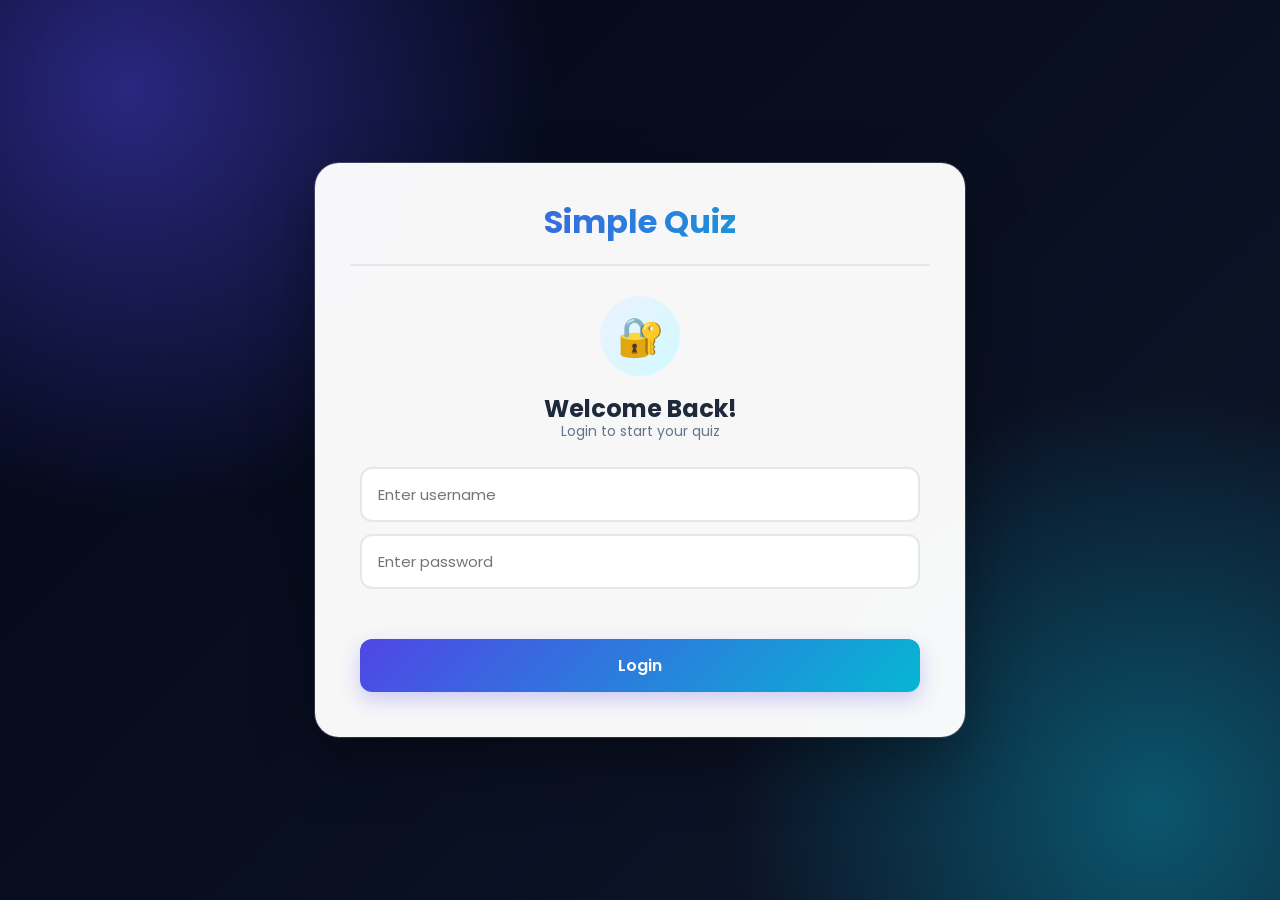
==== index.html @ 86ed5920 "Add files via upload" ====
<!DOCTYPE html>
<html lang="en">

<head>
    <meta charset="UTF-8">

    <meta
        name="viewport"
        content="width=device-width, initial-scale=1.0"
    >

    <meta
        name="theme-color"
        content="#4f46e5"
    >

    <title>Simple Quiz - Login</title>

    <link rel="stylesheet" href="style.css">
</head>

<body>

    <main class="app">

        <h1>Simple Quiz</h1>

        <div id="login-container">

            <div class="login-icon">
                🔐
            </div>

            <h2>Welcome Back!</h2>

            <p class="subtitle">
                Login to start your quiz
            </p>

            <input
                type="text"
                id="username"
                placeholder="Enter username"
                autocomplete="username"
            >

            <input
                type="password"
                id="password"
                placeholder="Enter password"
                autocomplete="current-password"
            >

            <p id="login-error"></p>

            <button id="login-btn">
                Login
            </button>

        </div>

    </main>

    <script src="scripts.js"></script>

</body>

</html>
---- style.css ----
@import url('https://fonts.googleapis.com/css2?family=Poppins:wght@400;500;600;700&display=swap');

* {
    margin: 0;
    padding: 0;
    box-sizing: border-box;
}

html {
    scroll-behavior: smooth;
}

body {
    min-height: 100vh;

    display: flex;
    justify-content: center;
    align-items: center;

    padding: 20px;

    font-family: 'Poppins', sans-serif;

    background:
        radial-gradient(
            circle at 10% 10%,
            rgba(79, 70, 229, 0.5),
            transparent 30%
        ),
        radial-gradient(
            circle at 90% 90%,
            rgba(6, 182, 212, 0.4),
            transparent 30%
        ),
        linear-gradient(
            135deg,
            #020617,
            #0f172a
        );

    color: #1e293b;
}


/* ======================================================
   MAIN APP
====================================================== */

.app {
    width: 100%;
    max-width: 650px;

    padding: 35px;

    background: rgba(255, 255, 255, 0.97);

    border-radius: 24px;

    box-shadow:
        0 25px 60px rgba(0, 0, 0, 0.35),
        0 0 0 1px rgba(255, 255, 255, 0.2);

    backdrop-filter: blur(15px);

    animation: appAppear 0.6s ease;
}

@keyframes appAppear {

    from {
        opacity: 0;
        transform: translateY(25px) scale(0.97);
    }

    to {
        opacity: 1;
        transform: translateY(0) scale(1);
    }
}


/* ======================================================
   HEADER
====================================================== */

.app h1 {
    font-size: 32px;
    font-weight: 700;

    text-align: center;

    background: linear-gradient(
        90deg,
        #4f46e5,
        #06b6d4
    );

    background-clip: text;
    -webkit-background-clip: text;
    -webkit-text-fill-color: transparent;

    padding-bottom: 18px;

    border-bottom: 2px solid #e2e8f0;
}


/* ======================================================
   SUBTITLE
====================================================== */

.subtitle {
    text-align: center;

    color: #64748b;

    font-size: 14px;

    margin-top: -10px;
    margin-bottom: 25px;
}


/* ======================================================
   LOGIN
====================================================== */

#login-container {
    padding: 30px 10px 10px;

    text-align: center;
}

.login-icon {
    width: 80px;
    height: 80px;

    display: flex;
    align-items: center;
    justify-content: center;

    margin: 0 auto 15px;

    border-radius: 50%;

    background: linear-gradient(
        135deg,
        #eef2ff,
        #cffafe
    );

    font-size: 38px;

    animation: loginAppear 0.6s ease;
}

@keyframes loginAppear {

    from {
        opacity: 0;
        transform: scale(0.8);
    }

    to {
        opacity: 1;
        transform: scale(1);
    }
}

#login-container h2 {
    color: #1e293b;

    font-size: 24px;

    margin-bottom: 5px;
}

#username,
#password {
    display: block;

    width: 100%;

    padding: 14px 16px;

    margin: 12px 0;

    border: 2px solid #e2e8f0;

    border-radius: 12px;

    outline: none;

    font-family: inherit;

    font-size: 15px;

    color: #334155;

    transition: 0.25s ease;
}

#username:focus,
#password:focus {
    border-color: #6366f1;

    box-shadow:
        0 0 0 4px rgba(99, 102, 241, 0.1);
}

#login-btn {
    width: 100%;

    border: none;

    border-radius: 12px;

    padding: 14px;

    margin-top: 10px;

    color: white;

    font-family: inherit;

    font-size: 16px;

    font-weight: 600;

    cursor: pointer;

    background: linear-gradient(
        135deg,
        #4f46e5,
        #06b6d4
    );

    box-shadow:
        0 8px 20px rgba(79, 70, 229, 0.25);

    transition: 0.25s ease;
}

#login-btn:hover {
    transform: translateY(-2px);

    box-shadow:
        0 12px 25px rgba(79, 70, 229, 0.35);
}

#login-btn:active {
    transform: scale(0.98);
}

#login-error {
    min-height: 20px;

    color: #dc2626;

    font-size: 13px;

    margin: 8px 0;
}


/* ======================================================
   SUBJECTS
====================================================== */

#subject-container {
    padding: 25px 0 5px;
}

.subject-header {
    text-align: center;
}

.subject-icon {
    width: 75px;
    height: 75px;

    display: flex;
    align-items: center;
    justify-content: center;

    margin: 0 auto 15px;

    border-radius: 50%;

    background: linear-gradient(
        135deg,
        #eef2ff,
        #cffafe
    );

    font-size: 36px;
}

#subject-container h2 {
    font-size: 22px;

    color: #334155;

    margin-bottom: 10px;
}

.subject-btn {
    position: relative;

    display: block;

    width: 100%;

    border: none;

    border-radius: 14px;

    padding: 17px 20px;

    margin: 14px 0;

    font-family: inherit;

    font-size: 16px;

    font-weight: 600;

    text-align: left;

    color: white;

    background: linear-gradient(
        135deg,
        #4f46e5,
        #06b6d4
    );

    cursor: pointer;

    box-shadow:
        0 8px 20px rgba(79, 70, 229, 0.25);

    transition: all 0.25s ease;
}

.subject-btn::after {
    content: "→";

    position: absolute;

    right: 20px;

    font-size: 20px;

    opacity: 0;

    transition: 0.25s;
}

.subject-btn:hover {
    transform: translateY(-3px);

    box-shadow:
        0 12px 25px rgba(79, 70, 229, 0.35);
}

.subject-btn:hover::after {
    opacity: 1;
}

.subject-btn:active {
    transform: scale(0.98);
}


/* ======================================================
   QUIZ
====================================================== */

.quiz {
    padding: 25px 0 5px;
}

.quiz-top {
    display: flex;

    align-items: center;

    justify-content: space-between;

    gap: 15px;

    margin-bottom: 15px;
}

#subject-name {
    color: #6366f1;

    font-size: 14px;

    font-weight: 700;

    background: #eef2ff;

    padding: 7px 12px;

    border-radius: 50px;
}

.quiz h2 {
    font-size: 20px;

    line-height: 1.5;

    color: #1e293b;

    margin: 18px 0 20px;
}


/* ======================================================
   TIMER
====================================================== */

#timer {
    display: inline-flex;

    align-items: center;

    justify-content: center;

    padding: 7px 14px;

    border-radius: 50px;

    background: #eef2ff;

    color: #4f46e5;

    font-size: 14px;

    font-weight: 600;

    white-space: nowrap;

    box-shadow:
        inset 0 0 0 1px #c7d2fe;

    transition: 0.3s;
}

.timer-warning {
    color: #dc2626 !important;

    background: #fee2e2 !important;

    box-shadow:
        inset 0 0 0 1px #fecaca !important;

    animation: timerPulse 0.8s infinite;
}

@keyframes timerPulse {

    50% {
        transform: scale(1.05);
    }
}


/* ======================================================
   ANSWERS
====================================================== */

#answer-buttons {
    display: flex;

    flex-direction: column;

    gap: 12px;
}

.btn {
    width: 100%;

    background: #ffffff;

    color: #334155;

    font-family: inherit;

    font-size: 15px;

    font-weight: 500;

    border: 2px solid #e2e8f0;

    padding: 14px 16px;

    text-align: left;

    border-radius: 12px;

    cursor: pointer;

    transition: all 0.25s ease;
}

.btn:hover:not(:disabled) {
    border-color: #6366f1;

    background: #f5f7ff;

    transform: translateX(5px);

    box-shadow:
        0 5px 15px rgba(99, 102, 241, 0.12);
}

.btn:active:not(:disabled) {
    transform: scale(0.99);
}

.btn:disabled {
    cursor: not-allowed;
}


/* ======================================================
   CORRECT / WRONG
====================================================== */

.btn.correct {
    background: #dcfce7;

    color: #166534;

    border-color: #22c55e;

    animation: correctAnswer 0.35s ease;
}

.btn.incorrect {
    background: #fee2e2;

    color: #991b1b;

    border-color: #ef4444;

    animation: wrongAnswer 0.35s ease;
}

@keyframes correctAnswer {

    0% {
        transform: scale(1);
    }

    50% {
        transform: scale(1.02);
    }

    100% {
        transform: scale(1);
    }
}

@keyframes wrongAnswer {

    0%,
    100% {
        transform: translateX(0);
    }

    25% {
        transform: translateX(-5px);
    }

    75% {
        transform: translateX(5px);
    }
}


/* ======================================================
   BUTTONS
====================================================== */

#next-btn,
#back-subject-btn {
    width: 100%;

    border: none;

    border-radius: 12px;

    padding: 13px;

    margin-top: 15px;

    font-family: inherit;

    font-size: 15px;

    font-weight: 600;

    cursor: pointer;

    transition: all 0.25s ease;
}

#next-btn {
    display: none;

    color: white;

    background: linear-gradient(
        135deg,
        #4f46e5,
        #06b6d4
    );

    box-shadow:
        0 8px 20px rgba(79, 70, 229, 0.3);
}

#next-btn:hover {
    transform: translateY(-2px);
}

#back-subject-btn {
    color: #475569;

    background: white;

    border: 2px solid #e2e8f0;
}

#back-subject-btn:hover {
    color: #4f46e5;

    border-color: #6366f1;
}


/* ======================================================
   LOGOUT
====================================================== */

#logout-btn {
    width: 100%;

    border: 2px solid #e2e8f0;

    border-radius: 12px;

    padding: 12px;

    margin-top: 20px;

    background: white;

    color: #475569;

    font-family: inherit;

    font-size: 14px;

    font-weight: 600;

    cursor: pointer;

    transition: 0.25s ease;
}

#logout-btn:hover {
    border-color: #6366f1;

    color: #4f46e5;
}


/* ======================================================
   SCORE CARD
====================================================== */

#question {
    text-align: left;
}

.score-card {
    text-align: center;

    padding: 25px 10px;
}

.score-icon {
    width: 80px;
    height: 80px;

    display: flex;

    justify-content: center;

    align-items: center;

    margin: 0 auto 15px;

    border-radius: 50%;

    background: linear-gradient(
        135deg,
        #eef2ff,
        #cffafe
    );

    font-size: 40px;

    animation: trophy 0.8s ease;
}

@keyframes trophy {

    0% {
        transform: scale(0);
    }

    70% {
        transform: scale(1.15);
    }

    100% {
        transform: scale(1);
    }
}

.score-card h2 {
    text-align: center;

    font-size: 22px;

    margin: 10px 0;

    color: #1e293b;
}

.score-number {
    font-size: 55px;

    font-weight: 700;

    background: linear-gradient(
        90deg,
        #4f46e5,
        #06b6d4
    );

    background-clip: text;

    -webkit-background-clip: text;

    -webkit-text-fill-color: transparent;

    margin: 10px 0;
}

.score-number span {
    font-size: 25px;

    color: #94a3b8;

    -webkit-text-fill-color: #94a3b8;
}

.score-card p {
    color: #64748b;

    font-size: 14px;
}


/* ======================================================
   TABLET
====================================================== */

@media (max-width: 768px) {

    body {
        padding: 15px;
    }

    .app {
        max-width: 600px;

        padding: 28px;
    }
}


/* ======================================================
   MOBILE
====================================================== */

@media (max-width: 600px) {

    body {
        min-height: 100dvh;

        padding: 10px;

        align-items: flex-start;
    }

    .app {
        width: 100%;

        margin: auto 0;

        padding: 22px 17px;

        border-radius: 20px;
    }

    .app h1 {
        font-size: 26px;

        padding-bottom: 14px;
    }

    .subtitle {
        font-size: 13px;

        margin-bottom: 20px;
    }

    #login-container {
        padding: 25px 3px 5px;
    }

    .login-icon,
    .subject-icon {
        width: 70px;
        height: 70px;

        font-size: 32px;
    }

    #login-container h2 {
        font-size: 21px;
    }

    #username,
    #password {
        padding: 13px;

        font-size: 14px;
    }

    .subject-btn {
        padding: 16px;

        font-size: 15px;

        margin: 12px 0;
    }

    .quiz {
        padding-top: 18px;
    }

    .quiz-top {
        align-items: flex-start;

        flex-direction: column;

        gap: 10px;
    }

    #subject-name {
        font-size: 12px;
    }

    #timer {
        font-size: 13px;

        padding: 7px 12px;
    }

    .quiz h2 {
        font-size: 18px;

        line-height: 1.45;

        margin: 15px 0;
    }

    .btn {
        padding: 13px;

        font-size: 14px;
    }

    #next-btn,
    #back-subject-btn {
        padding: 13px;
    }

    .score-card {
        padding: 20px 5px;
    }

    .score-icon {
        width: 70px;
        height: 70px;

        font-size: 34px;
    }

    .score-card h2 {
        font-size: 20px;
    }

    .score-number {
        font-size: 48px;
    }

    .score-number span {
        font-size: 22px;
    }
}


/* ======================================================
   VERY SMALL PHONES
====================================================== */

@media (max-width: 380px) {

    body {
        padding: 7px;
    }

    .app {
        padding: 18px 14px;

        border-radius: 17px;
    }

    .app h1 {
        font-size: 23px;
    }

    .quiz h2 {
        font-size: 17px;
    }

    .btn {
        font-size: 13px;

        padding: 12px;
    }

    .subject-btn {
        font-size: 14px;
    }
}
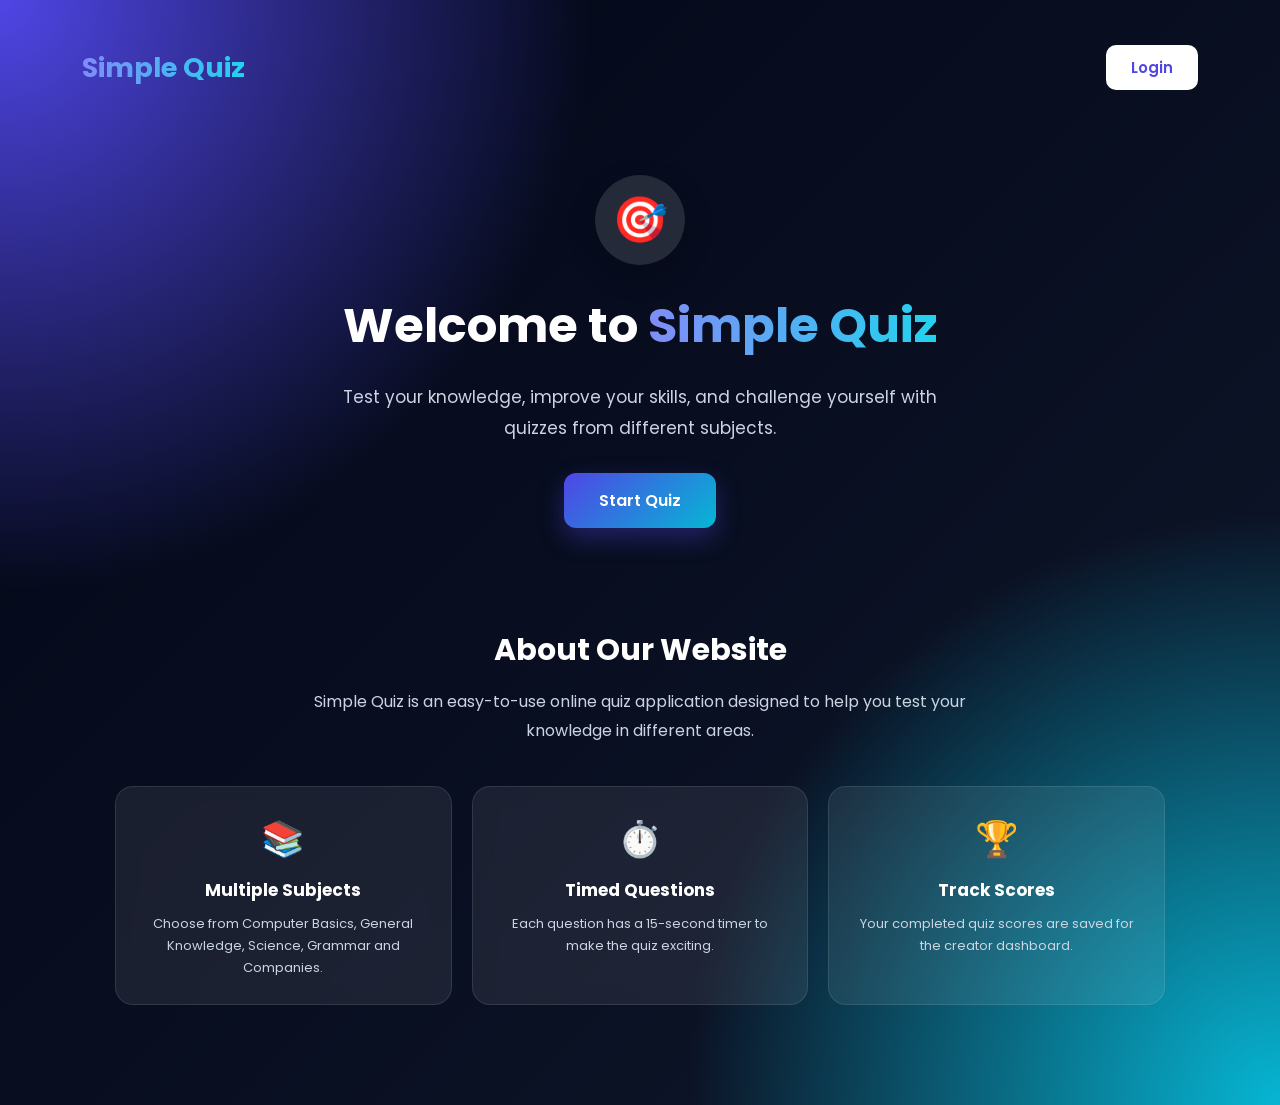
==== commit aea26f66: "updated homepage and login page" ====
--- a/index.html
+++ b/index.html
@@ -3,65 +3,112 @@
 
 <head>
     <meta charset="UTF-8">
+    <meta name="viewport" content="width=device-width, initial-scale=1.0">
 
-    <meta
-        name="viewport"
-        content="width=device-width, initial-scale=1.0"
-    >
-
-    <meta
-        name="theme-color"
-        content="#4f46e5"
-    >
-
-    <title>Simple Quiz - Login</title>
+    <title>Simple Quiz - Home</title>
 
     <link rel="stylesheet" href="style.css">
 </head>
 
 <body>
 
-    <main class="app">
+    <div class="home-page">
 
-        <h1>Simple Quiz</h1>
+        <header class="home-header">
 
-        <div id="login-container">
-
-            <div class="login-icon">
-                🔐
+            <div class="logo">
+                Simple Quiz
             </div>
 
-            <h2>Welcome Back!</h2>
+            <button
+                class="login-top-btn"
+                onclick="window.location.href='login.html'">
 
-            <p class="subtitle">
-                Login to start your quiz
-            </p>
+                Login
 
-            <input
-                type="text"
-                id="username"
-                placeholder="Enter username"
-                autocomplete="username"
-            >
-
-            <input
-                type="password"
-                id="password"
-                placeholder="Enter password"
-                autocomplete="current-password"
-            >
-
-            <p id="login-error"></p>
-
-            <button id="login-btn">
-                Login
             </button>
 
-        </div>
+        </header>
 
-    </main>
 
-    <script src="scripts.js"></script>
+        <main class="hero-section">
+
+            <div class="hero-content">
+
+                <div class="home-icon">
+                    🎯
+                </div>
+
+                <h1>
+                    Welcome to <span>Simple Quiz</span>
+                </h1>
+
+                <p>
+                    Test your knowledge, improve your skills,
+                    and challenge yourself with quizzes from
+                    different subjects.
+                </p>
+
+                <button
+                    class="start-btn"
+                    onclick="window.location.href='login.html'">
+
+                    Start Quiz
+
+                </button>
+
+            </div>
+
+
+            <div class="about-section">
+
+                <h2>About Our Website</h2>
+
+                <p>
+                    Simple Quiz is an easy-to-use online quiz
+                    application designed to help you test your
+                    knowledge in different areas.
+                </p>
+
+                <div class="features">
+
+                    <div class="feature-card">
+                        <div>📚</div>
+                        <h3>Multiple Subjects</h3>
+                        <p>
+                            Choose from Computer Basics,
+                            General Knowledge, Science,
+                            Grammar and Companies.
+                        </p>
+                    </div>
+
+
+                    <div class="feature-card">
+                        <div>⏱️</div>
+                        <h3>Timed Questions</h3>
+                        <p>
+                            Each question has a 15-second
+                            timer to make the quiz exciting.
+                        </p>
+                    </div>
+
+
+                    <div class="feature-card">
+                        <div>🏆</div>
+                        <h3>Track Scores</h3>
+                        <p>
+                            Your completed quiz scores are
+                            saved for the creator dashboard.
+                        </p>
+                    </div>
+
+                </div>
+
+            </div>
+
+        </main>
+
+    </div>
 
 </body>
 
--- a/style.css
+++ b/style.css
@@ -1,14 +1,14 @@
 @import url('https://fonts.googleapis.com/css2?family=Poppins:wght@400;500;600;700&display=swap');
+
 
 * {
     margin: 0;
     padding: 0;
     box-sizing: border-box;
-}
-
-html {
-    scroll-behavior: smooth;
-}
+
+    font-family: 'Poppins', sans-serif;
+}
+
 
 body {
     min-height: 100vh;
@@ -19,19 +19,19 @@
 
     padding: 20px;
 
-    font-family: 'Poppins', sans-serif;
-
     background:
         radial-gradient(
-            circle at 10% 10%,
-            rgba(79, 70, 229, 0.5),
-            transparent 30%
+            circle at top left,
+            #4f46e5 0%,
+            transparent 35%
         ),
+
         radial-gradient(
-            circle at 90% 90%,
-            rgba(6, 182, 212, 0.4),
-            transparent 30%
+            circle at bottom right,
+            #06b6d4 0%,
+            transparent 35%
         ),
+
         linear-gradient(
             135deg,
             #020617,
@@ -47,35 +47,65 @@
 ====================================================== */
 
 .app {
+
+    background: rgba(
+        255,
+        255,
+        255,
+        0.96
+    );
+
     width: 100%;
+
     max-width: 650px;
 
     padding: 35px;
 
-    background: rgba(255, 255, 255, 0.97);
-
     border-radius: 24px;
 
     box-shadow:
-        0 25px 60px rgba(0, 0, 0, 0.35),
-        0 0 0 1px rgba(255, 255, 255, 0.2);
+        0 25px 60px rgba(
+            0,
+            0,
+            0,
+            0.35
+        ),
+
+        0 0 0 1px rgba(
+            255,
+            255,
+            255,
+            0.2
+        );
 
     backdrop-filter: blur(15px);
 
     animation: appAppear 0.6s ease;
 }
 
+
 @keyframes appAppear {
 
     from {
+
         opacity: 0;
-        transform: translateY(25px) scale(0.97);
+
+        transform:
+            translateY(25px)
+            scale(0.97);
+
     }
 
     to {
+
         opacity: 1;
-        transform: translateY(0) scale(1);
-    }
+
+        transform:
+            translateY(0)
+            scale(1);
+
+    }
+
 }
 
 
@@ -84,40 +114,376 @@
 ====================================================== */
 
 .app h1 {
+
     font-size: 32px;
+
     font-weight: 700;
 
+    background:
+        linear-gradient(
+            90deg,
+            #4f46e5,
+            #06b6d4
+        );
+
+    background-clip: text;
+
+    -webkit-background-clip: text;
+
+    -webkit-text-fill-color: transparent;
+
+    padding-bottom: 18px;
+
+    border-bottom:
+        2px solid #e2e8f0;
+}
+
+
+/* ======================================================
+   HOME PAGE
+====================================================== */
+
+.home-page {
+
+    width: 100%;
+
+    min-height: 100vh;
+
+    color: white;
+}
+
+
+/* HOME HEADER */
+
+.home-header {
+
+    width: 100%;
+
+    padding: 25px 5%;
+
+    display: flex;
+
+    justify-content: space-between;
+
+    align-items: center;
+}
+
+
+.logo {
+
+    font-size: 27px;
+
+    font-weight: 700;
+
+    background:
+        linear-gradient(
+            90deg,
+            #818cf8,
+            #22d3ee
+        );
+
+    background-clip: text;
+
+    -webkit-background-clip: text;
+
+    -webkit-text-fill-color: transparent;
+}
+
+
+.login-top-btn {
+
+    border: none;
+
+    padding: 11px 25px;
+
+    border-radius: 10px;
+
+    background: white;
+
+    color: #4f46e5;
+
+    font-size: 15px;
+
+    font-weight: 600;
+
+    cursor: pointer;
+
+    transition: 0.25s;
+}
+
+
+.login-top-btn:hover {
+
+    transform: translateY(-2px);
+
+    box-shadow:
+        0 8px 20px
+        rgba(0, 0, 0, 0.25);
+}
+
+
+/* HERO */
+
+.hero-section {
+
+    max-width: 1100px;
+
+    margin: auto;
+
+    padding:
+        60px 25px
+        80px;
+
     text-align: center;
-
-    background: linear-gradient(
-        90deg,
-        #4f46e5,
-        #06b6d4
-    );
+}
+
+
+.hero-content {
+
+    max-width: 750px;
+
+    margin: auto;
+}
+
+
+.home-icon {
+
+    width: 90px;
+
+    height: 90px;
+
+    display: flex;
+
+    align-items: center;
+
+    justify-content: center;
+
+    margin: 0 auto 25px;
+
+    border-radius: 50%;
+
+    background:
+        rgba(
+            255,
+            255,
+            255,
+            0.12
+        );
+
+    font-size: 45px;
+
+    box-shadow:
+        0 10px 30px
+        rgba(0, 0, 0, 0.2);
+}
+
+
+.hero-content h1 {
+
+    font-size: 48px;
+
+    margin-bottom: 20px;
+}
+
+
+.hero-content h1 span {
+
+    background:
+        linear-gradient(
+            90deg,
+            #818cf8,
+            #22d3ee
+        );
 
     background-clip: text;
+
     -webkit-background-clip: text;
+
     -webkit-text-fill-color: transparent;
-
-    padding-bottom: 18px;
-
-    border-bottom: 2px solid #e2e8f0;
+}
+
+
+.hero-content > p {
+
+    color: #cbd5e1;
+
+    line-height: 1.8;
+
+    font-size: 17px;
+
+    max-width: 650px;
+
+    margin:
+        0 auto
+        30px;
+}
+
+
+.start-btn {
+
+    border: none;
+
+    padding:
+        15px 35px;
+
+    border-radius: 12px;
+
+    color: white;
+
+    background:
+        linear-gradient(
+            135deg,
+            #4f46e5,
+            #06b6d4
+        );
+
+    font-size: 16px;
+
+    font-weight: 600;
+
+    cursor: pointer;
+
+    box-shadow:
+        0 10px 25px
+        rgba(
+            79,
+            70,
+            229,
+            0.35
+        );
+
+    transition: 0.25s;
+}
+
+
+.start-btn:hover {
+
+    transform:
+        translateY(-3px);
+
+    box-shadow:
+        0 15px 30px
+        rgba(
+            79,
+            70,
+            229,
+            0.45
+        );
 }
 
 
 /* ======================================================
-   SUBTITLE
+   ABOUT
 ====================================================== */
 
-.subtitle {
-    text-align: center;
-
-    color: #64748b;
-
-    font-size: 14px;
-
-    margin-top: -10px;
-    margin-bottom: 25px;
+.about-section {
+
+    margin-top: 100px;
+}
+
+
+.about-section h2 {
+
+    font-size: 30px;
+
+    margin-bottom: 15px;
+}
+
+
+.about-section > p {
+
+    color: #cbd5e1;
+
+    max-width: 700px;
+
+    margin:
+        0 auto 40px;
+
+    line-height: 1.8;
+}
+
+
+.features {
+
+    display: grid;
+
+    grid-template-columns:
+        repeat(
+            3,
+            1fr
+        );
+
+    gap: 20px;
+}
+
+
+.feature-card {
+
+    padding: 25px;
+
+    border-radius: 18px;
+
+    background:
+        rgba(
+            255,
+            255,
+            255,
+            0.08
+        );
+
+    border:
+        1px solid
+        rgba(
+            255,
+            255,
+            255,
+            0.1
+        );
+
+    backdrop-filter: blur(10px);
+
+    transition: 0.25s;
+}
+
+
+.feature-card:hover {
+
+    transform:
+        translateY(-5px);
+
+    background:
+        rgba(
+            255,
+            255,
+            255,
+            0.12
+        );
+}
+
+
+.feature-card > div {
+
+    font-size: 35px;
+
+    margin-bottom: 12px;
+}
+
+
+.feature-card h3 {
+
+    font-size: 17px;
+
+    margin-bottom: 10px;
+}
+
+
+.feature-card p {
+
+    color: #cbd5e1;
+
+    font-size: 13px;
+
+    line-height: 1.7;
 }
 
 
@@ -126,89 +492,140 @@
 ====================================================== */
 
 #login-container {
-    padding: 30px 10px 10px;
+
+    padding:
+        30px 10px 10px;
 
     text-align: center;
 }
 
+
 .login-icon {
+
     width: 80px;
+
     height: 80px;
 
     display: flex;
+
     align-items: center;
+
     justify-content: center;
 
-    margin: 0 auto 15px;
+    margin:
+        0 auto 15px;
 
     border-radius: 50%;
 
-    background: linear-gradient(
-        135deg,
-        #eef2ff,
-        #cffafe
-    );
+    background:
+        linear-gradient(
+            135deg,
+            #eef2ff,
+            #cffafe
+        );
 
     font-size: 38px;
 
-    animation: loginAppear 0.6s ease;
-}
+    animation:
+        loginAppear
+        0.6s ease;
+}
+
 
 @keyframes loginAppear {
 
     from {
+
         opacity: 0;
-        transform: scale(0.8);
+
+        transform:
+            scale(0.8);
+
     }
 
     to {
+
         opacity: 1;
-        transform: scale(1);
-    }
-}
+
+        transform:
+            scale(1);
+
+    }
+
+}
+
 
 #login-container h2 {
+
     color: #1e293b;
 
     font-size: 24px;
 
     margin-bottom: 5px;
 }
+
+
+.subtitle {
+
+    text-align: center;
+
+    color: #64748b;
+
+    font-size: 14px;
+
+    margin-top: -5px;
+
+    margin-bottom: 25px;
+}
+
 
 #username,
 #password {
+
     display: block;
 
     width: 100%;
 
-    padding: 14px 16px;
-
-    margin: 12px 0;
-
-    border: 2px solid #e2e8f0;
+    padding:
+        14px 16px;
+
+    margin:
+        12px 0;
+
+    border:
+        2px solid #e2e8f0;
 
     border-radius: 12px;
 
     outline: none;
 
-    font-family: inherit;
-
     font-size: 15px;
 
     color: #334155;
 
     transition: 0.25s ease;
 }
+
 
 #username:focus,
 #password:focus {
-    border-color: #6366f1;
+
+    border-color:
+        #6366f1;
 
     box-shadow:
-        0 0 0 4px rgba(99, 102, 241, 0.1);
-}
+        0 0 0 4px
+        rgba(
+            99,
+            102,
+            241,
+            0.10
+        );
+}
+
 
 #login-btn {
+
     width: 100%;
 
     border: none;
@@ -221,38 +638,104 @@
 
     color: white;
 
-    font-family: inherit;
-
     font-size: 16px;
 
     font-weight: 600;
 
     cursor: pointer;
 
-    background: linear-gradient(
-        135deg,
-        #4f46e5,
-        #06b6d4
-    );
+    background:
+        linear-gradient(
+            135deg,
+            #4f46e5,
+            #06b6d4
+        );
 
     box-shadow:
-        0 8px 20px rgba(79, 70, 229, 0.25);
+        0 8px 20px
+        rgba(
+            79,
+            70,
+            229,
+            0.25
+        );
 
     transition: 0.25s ease;
 }
 
+
 #login-btn:hover {
-    transform: translateY(-2px);
+
+    transform:
+        translateY(-2px);
 
     box-shadow:
-        0 12px 25px rgba(79, 70, 229, 0.35);
-}
-
-#login-btn:active {
-    transform: scale(0.98);
-}
+        0 12px 25px
+        rgba(
+            79,
+            70,
+            229,
+            0.35
+        );
+}
+
+
+#creator-btn,
+#home-btn {
+
+    width: 100%;
+
+    border:
+        2px solid #e2e8f0;
+
+    border-radius: 12px;
+
+    padding: 13px;
+
+    margin-top: 10px;
+
+    background: white;
+
+    color: #334155;
+
+    font-size: 14px;
+
+    font-weight: 600;
+
+    cursor: pointer;
+
+    transition: 0.25s;
+}
+
+
+#creator-btn:hover {
+
+    border-color:
+        #06b6d4;
+
+    color:
+        #0891b2;
+
+    background:
+        #ecfeff;
+}
+
+
+#home-btn:hover {
+
+    border-color:
+        #6366f1;
+
+    color:
+        #4f46e5;
+
+    background:
+        #f5f7ff;
+}
+
 
 #login-error {
+
     min-height: 20px;
 
     color: #dc2626;
@@ -264,47 +747,42 @@
 
 
 /* ======================================================
-   SUBJECTS
+   SUBJECT SELECTION
 ====================================================== */
 
 #subject-container {
-    padding: 25px 0 5px;
-}
-
-.subject-header {
+
+    padding:
+        25px 0 5px;
+}
+
+
+#subject-container h2 {
+
     text-align: center;
-}
+
+    font-size: 20px;
+
+    font-weight: 600;
+
+    color: #334155;
+
+    margin-bottom: 25px;
+}
+
 
 .subject-icon {
-    width: 75px;
-    height: 75px;
-
-    display: flex;
-    align-items: center;
-    justify-content: center;
-
-    margin: 0 auto 15px;
-
-    border-radius: 50%;
-
-    background: linear-gradient(
-        135deg,
-        #eef2ff,
-        #cffafe
-    );
-
-    font-size: 36px;
-}
-
-#subject-container h2 {
-    font-size: 22px;
-
-    color: #334155;
-
-    margin-bottom: 10px;
-}
+
+    text-align: center;
+
+    font-size: 40px;
+
+    margin-bottom: 8px;
+}
+
 
 .subject-btn {
+
     position: relative;
 
     display: block;
@@ -315,61 +793,102 @@
 
     border-radius: 14px;
 
-    padding: 17px 20px;
-
-    margin: 14px 0;
-
-    font-family: inherit;
+    padding:
+        17px 20px;
+
+    margin:
+        14px 0;
 
     font-size: 16px;
 
     font-weight: 600;
 
-    text-align: left;
-
     color: white;
 
-    background: linear-gradient(
-        135deg,
-        #4f46e5,
-        #06b6d4
-    );
+    background:
+        linear-gradient(
+            135deg,
+            #4f46e5,
+            #06b6d4
+        );
 
     cursor: pointer;
 
     box-shadow:
-        0 8px 20px rgba(79, 70, 229, 0.25);
-
-    transition: all 0.25s ease;
-}
-
-.subject-btn::after {
-    content: "→";
-
-    position: absolute;
-
-    right: 20px;
-
-    font-size: 20px;
-
-    opacity: 0;
-
-    transition: 0.25s;
-}
+        0 8px 20px
+        rgba(
+            79,
+            70,
+            229,
+            0.25
+        );
+
+    transition:
+        all 0.25s ease;
+}
+
 
 .subject-btn:hover {
-    transform: translateY(-3px);
+
+    transform:
+        translateY(-3px);
 
     box-shadow:
-        0 12px 25px rgba(79, 70, 229, 0.35);
-}
-
-.subject-btn:hover::after {
-    opacity: 1;
-}
+        0 12px 25px
+        rgba(
+            79,
+            70,
+            229,
+            0.35
+        );
+}
+
 
 .subject-btn:active {
-    transform: scale(0.98);
+
+    transform:
+        scale(0.98);
+}
+
+
+/* ======================================================
+   LOGOUT
+====================================================== */
+
+#logout-btn {
+
+    width: 100%;
+
+    border:
+        2px solid #e2e8f0;
+
+    border-radius: 12px;
+
+    padding: 12px;
+
+    margin-top: 10px;
+
+    background: white;
+
+    color: #475569;
+
+    font-size: 14px;
+
+    font-weight: 600;
+
+    cursor: pointer;
+
+    transition: 0.25s ease;
+}
+
+
+#logout-btn:hover {
+
+    border-color:
+        #6366f1;
+
+    color:
+        #4f46e5;
 }
 
 
@@ -378,422 +897,423 @@
 ====================================================== */
 
 .quiz {
-    padding: 25px 0 5px;
-}
+
+    padding:
+        25px 0 5px;
+}
+
 
 .quiz-top {
+
     display: flex;
 
     align-items: center;
 
     justify-content: space-between;
 
-    gap: 15px;
-
-    margin-bottom: 15px;
-}
-
-#subject-name {
-    color: #6366f1;
+    color: #4f46e5;
+
+    font-weight: 600;
+}
+
+
+.quiz h2 {
+
+    font-size: 20px;
+
+    line-height: 1.5;
+
+    color: #1e293b;
+
+    margin:
+        18px 0 20px;
+}
+
+
+/* TIMER */
+
+#timer {
+
+    display: inline-flex;
+
+    align-items: center;
+
+    padding:
+        7px 14px;
+
+    border-radius: 50px;
+
+    background:
+        #eef2ff;
+
+    color:
+        #4f46e5;
 
     font-size: 14px;
 
+    font-weight: 600;
+
+    box-shadow:
+        inset
+        0 0 0 1px
+        #c7d2fe;
+}
+
+
+/* ANSWERS */
+
+.btn {
+
+    display: block;
+
+    width: 100%;
+
+    background: #ffffff;
+
+    color: #334155;
+
+    font-size: 15px;
+
+    font-weight: 500;
+
+    border:
+        2px solid #e2e8f0;
+
+    padding:
+        14px 16px;
+
+    margin:
+        12px 0;
+
+    text-align: left;
+
+    border-radius: 12px;
+
+    cursor: pointer;
+
+    transition:
+        all 0.25s ease;
+}
+
+
+.btn:hover:not([disabled]) {
+
+    border-color:
+        #6366f1;
+
+    background:
+        #f5f7ff;
+
+    transform:
+        translateX(5px);
+}
+
+
+.btn:disabled {
+
+    cursor:
+        not-allowed;
+}
+
+
+.btn.correct {
+
+    background:
+        #dcfce7;
+
+    color:
+        #166534;
+
+    border-color:
+        #22c55e;
+}
+
+
+.btn.incorrect {
+
+    background:
+        #fee2e2;
+
+    color:
+        #991b1b;
+
+    border-color:
+        #ef4444;
+}
+
+
+/* NEXT */
+
+#next-btn {
+
+    background:
+        linear-gradient(
+            135deg,
+            #4f46e5,
+            #06b6d4
+        );
+
+    color: white;
+
+    font-size: 15px;
+
+    font-weight: 600;
+
+    width: 150px;
+
+    border: none;
+
+    padding: 13px;
+
+    margin:
+        25px auto 0;
+
+    border-radius: 12px;
+
+    cursor: pointer;
+
+    display: none;
+
+    box-shadow:
+        0 8px 20px
+        rgba(
+            79,
+            70,
+            229,
+            0.3
+        );
+
+    transition: 0.25s;
+}
+
+
+#next-btn:hover {
+
+    transform:
+        translateY(-2px);
+}
+
+
+/* BACK BUTTON */
+
+#back-subject-btn {
+
+    display: block;
+
+    margin:
+        15px auto 0;
+
+    padding:
+        12px 22px;
+
+    border: none;
+
+    border-radius: 12px;
+
+    background:
+        linear-gradient(
+            135deg,
+            #64748b,
+            #475569
+        );
+
+    color: white;
+
+    font-size: 14px;
+
+    font-weight: 600;
+
+    cursor: pointer;
+
+    transition:
+        all 0.25s ease;
+}
+
+
+#back-subject-btn:hover {
+
+    transform:
+        translateY(-2px);
+}
+
+
+/* ======================================================
+   SCORE
+====================================================== */
+
+.score-card {
+
+    text-align: center;
+
+    padding:
+        25px 10px;
+}
+
+
+.score-icon {
+
+    width: 80px;
+
+    height: 80px;
+
+    display: flex;
+
+    justify-content: center;
+
+    align-items: center;
+
+    margin:
+        0 auto 15px;
+
+    border-radius: 50%;
+
+    background:
+        linear-gradient(
+            135deg,
+            #eef2ff,
+            #cffafe
+        );
+
+    font-size: 40px;
+}
+
+
+.score-card h2 {
+
+    text-align: center;
+
+    font-size: 22px;
+
+    margin:
+        10px 0;
+
+    color:
+        #1e293b;
+}
+
+
+.score-number {
+
+    font-size: 55px;
+
     font-weight: 700;
 
-    background: #eef2ff;
-
-    padding: 7px 12px;
-
-    border-radius: 50px;
-}
-
-.quiz h2 {
-    font-size: 20px;
-
-    line-height: 1.5;
-
-    color: #1e293b;
-
-    margin: 18px 0 20px;
+    background:
+        linear-gradient(
+            90deg,
+            #4f46e5,
+            #06b6d4
+        );
+
+    background-clip:
+        text;
+
+    -webkit-background-clip:
+        text;
+
+    -webkit-text-fill-color:
+        transparent;
+
+    margin:
+        10px 0;
+}
+
+
+.score-number span {
+
+    font-size: 25px;
+
+    color:
+        #94a3b8;
+
+    -webkit-text-fill-color:
+        #94a3b8;
+}
+
+
+.score-card p {
+
+    color:
+        #64748b;
+
+    font-size: 14px;
 }
 
 
 /* ======================================================
-   TIMER
+   CREATOR RESULTS
 ====================================================== */
 
-#timer {
-    display: inline-flex;
-
-    align-items: center;
-
-    justify-content: center;
-
-    padding: 7px 14px;
-
-    border-radius: 50px;
-
-    background: #eef2ff;
-
-    color: #4f46e5;
-
-    font-size: 14px;
-
-    font-weight: 600;
-
-    white-space: nowrap;
+.user-card {
+
+    background:
+        #ffffff;
+
+    border:
+        2px solid #e2e8f0;
+
+    border-radius:
+        14px;
+
+    padding:
+        18px;
+
+    margin:
+        15px 0;
 
     box-shadow:
-        inset 0 0 0 1px #c7d2fe;
-
-    transition: 0.3s;
-}
-
-.timer-warning {
-    color: #dc2626 !important;
-
-    background: #fee2e2 !important;
+        0 5px 15px
+        rgba(
+            0,
+            0,
+            0,
+            0.08
+        );
+
+    transition:
+        0.25s ease;
+}
+
+
+.user-card:hover {
+
+    transform:
+        translateY(-2px);
 
     box-shadow:
-        inset 0 0 0 1px #fecaca !important;
-
-    animation: timerPulse 0.8s infinite;
-}
-
-@keyframes timerPulse {
-
-    50% {
-        transform: scale(1.05);
-    }
-}
-
-
-/* ======================================================
-   ANSWERS
-====================================================== */
-
-#answer-buttons {
-    display: flex;
-
-    flex-direction: column;
-
-    gap: 12px;
-}
-
-.btn {
-    width: 100%;
-
-    background: #ffffff;
-
-    color: #334155;
-
-    font-family: inherit;
-
-    font-size: 15px;
-
-    font-weight: 500;
-
-    border: 2px solid #e2e8f0;
-
-    padding: 14px 16px;
-
-    text-align: left;
-
-    border-radius: 12px;
-
-    cursor: pointer;
-
-    transition: all 0.25s ease;
-}
-
-.btn:hover:not(:disabled) {
-    border-color: #6366f1;
-
-    background: #f5f7ff;
-
-    transform: translateX(5px);
-
-    box-shadow:
-        0 5px 15px rgba(99, 102, 241, 0.12);
-}
-
-.btn:active:not(:disabled) {
-    transform: scale(0.99);
-}
-
-.btn:disabled {
-    cursor: not-allowed;
-}
-
-
-/* ======================================================
-   CORRECT / WRONG
-====================================================== */
-
-.btn.correct {
-    background: #dcfce7;
-
-    color: #166534;
-
-    border-color: #22c55e;
-
-    animation: correctAnswer 0.35s ease;
-}
-
-.btn.incorrect {
-    background: #fee2e2;
-
-    color: #991b1b;
-
-    border-color: #ef4444;
-
-    animation: wrongAnswer 0.35s ease;
-}
-
-@keyframes correctAnswer {
-
-    0% {
-        transform: scale(1);
-    }
-
-    50% {
-        transform: scale(1.02);
-    }
-
-    100% {
-        transform: scale(1);
-    }
-}
-
-@keyframes wrongAnswer {
-
-    0%,
-    100% {
-        transform: translateX(0);
-    }
-
-    25% {
-        transform: translateX(-5px);
-    }
-
-    75% {
-        transform: translateX(5px);
-    }
-}
-
-
-/* ======================================================
-   BUTTONS
-====================================================== */
-
-#next-btn,
-#back-subject-btn {
-    width: 100%;
-
-    border: none;
-
-    border-radius: 12px;
-
-    padding: 13px;
-
-    margin-top: 15px;
-
-    font-family: inherit;
-
-    font-size: 15px;
-
-    font-weight: 600;
-
-    cursor: pointer;
-
-    transition: all 0.25s ease;
-}
-
-#next-btn {
-    display: none;
-
-    color: white;
-
-    background: linear-gradient(
-        135deg,
-        #4f46e5,
-        #06b6d4
-    );
-
-    box-shadow:
-        0 8px 20px rgba(79, 70, 229, 0.3);
-}
-
-#next-btn:hover {
-    transform: translateY(-2px);
-}
-
-#back-subject-btn {
-    color: #475569;
-
-    background: white;
-
-    border: 2px solid #e2e8f0;
-}
-
-#back-subject-btn:hover {
-    color: #4f46e5;
-
-    border-color: #6366f1;
-}
-
-
-/* ======================================================
-   LOGOUT
-====================================================== */
-
-#logout-btn {
-    width: 100%;
-
-    border: 2px solid #e2e8f0;
-
-    border-radius: 12px;
-
-    padding: 12px;
-
-    margin-top: 20px;
-
-    background: white;
-
-    color: #475569;
-
-    font-family: inherit;
-
-    font-size: 14px;
-
-    font-weight: 600;
-
-    cursor: pointer;
-
-    transition: 0.25s ease;
-}
-
-#logout-btn:hover {
-    border-color: #6366f1;
-
-    color: #4f46e5;
-}
-
-
-/* ======================================================
-   SCORE CARD
-====================================================== */
-
-#question {
-    text-align: left;
-}
-
-.score-card {
-    text-align: center;
-
-    padding: 25px 10px;
-}
-
-.score-icon {
-    width: 80px;
-    height: 80px;
-
-    display: flex;
-
-    justify-content: center;
-
-    align-items: center;
-
-    margin: 0 auto 15px;
-
-    border-radius: 50%;
-
-    background: linear-gradient(
-        135deg,
-        #eef2ff,
-        #cffafe
-    );
-
-    font-size: 40px;
-
-    animation: trophy 0.8s ease;
-}
-
-@keyframes trophy {
-
-    0% {
-        transform: scale(0);
-    }
-
-    70% {
-        transform: scale(1.15);
-    }
-
-    100% {
-        transform: scale(1);
-    }
-}
-
-.score-card h2 {
-    text-align: center;
-
-    font-size: 22px;
-
-    margin: 10px 0;
-
-    color: #1e293b;
-}
-
-.score-number {
-    font-size: 55px;
-
-    font-weight: 700;
-
-    background: linear-gradient(
-        90deg,
-        #4f46e5,
-        #06b6d4
-    );
-
-    background-clip: text;
-
-    -webkit-background-clip: text;
-
-    -webkit-text-fill-color: transparent;
-
-    margin: 10px 0;
-}
-
-.score-number span {
-    font-size: 25px;
-
-    color: #94a3b8;
-
-    -webkit-text-fill-color: #94a3b8;
-}
-
-.score-card p {
-    color: #64748b;
-
-    font-size: 14px;
-}
-
-
-/* ======================================================
-   TABLET
-====================================================== */
-
-@media (max-width: 768px) {
-
-    body {
-        padding: 15px;
-    }
-
-    .app {
-        max-width: 600px;
-
-        padding: 28px;
-    }
+        0 8px 20px
+        rgba(
+            0,
+            0,
+            0,
+            0.12
+        );
+}
+
+
+.user-card h3 {
+
+    color:
+        #4f46e5;
+
+    margin-bottom:
+        10px;
+
+    font-size:
+        18px;
+}
+
+
+.user-card p {
+
+    color:
+        #475569;
+
+    margin:
+        6px 0;
+
+    font-size:
+        14px;
 }
 
 
@@ -801,166 +1321,93 @@
    MOBILE
 ====================================================== */
 
-@media (max-width: 600px) {
+@media (max-width: 700px) {
 
     body {
-        min-height: 100dvh;
-
-        padding: 10px;
-
-        align-items: flex-start;
-    }
+        padding: 12px;
+    }
+
 
     .app {
-        width: 100%;
-
-        margin: auto 0;
-
-        padding: 22px 17px;
-
-        border-radius: 20px;
-    }
+
+        padding:
+            24px 20px;
+
+        border-radius:
+            20px;
+    }
+
 
     .app h1 {
-        font-size: 26px;
-
-        padding-bottom: 14px;
-    }
-
-    .subtitle {
-        font-size: 13px;
-
-        margin-bottom: 20px;
-    }
-
-    #login-container {
-        padding: 25px 3px 5px;
-    }
-
-    .login-icon,
-    .subject-icon {
-        width: 70px;
-        height: 70px;
-
-        font-size: 32px;
-    }
-
-    #login-container h2 {
-        font-size: 21px;
-    }
-
-    #username,
-    #password {
-        padding: 13px;
-
-        font-size: 14px;
-    }
+
+        font-size:
+            26px;
+    }
+
+
+    .hero-content h1 {
+
+        font-size:
+            34px;
+    }
+
+
+    .features {
+
+        grid-template-columns:
+            1fr;
+    }
+
+
+    .home-header {
+
+        padding:
+            20px 15px;
+    }
+
+
+    .logo {
+
+        font-size:
+            22px;
+    }
+
+
+    .hero-section {
+
+        padding:
+            40px 15px;
+    }
+
+
+    .about-section {
+
+        margin-top:
+            70px;
+    }
+
+
+    .quiz h2 {
+
+        font-size:
+            18px;
+    }
+
+
+    .btn {
+
+        padding:
+            13px;
+
+        font-size:
+            14px;
+    }
+
 
     .subject-btn {
-        padding: 16px;
-
-        font-size: 15px;
-
-        margin: 12px 0;
-    }
-
-    .quiz {
-        padding-top: 18px;
-    }
-
-    .quiz-top {
-        align-items: flex-start;
-
-        flex-direction: column;
-
-        gap: 10px;
-    }
-
-    #subject-name {
-        font-size: 12px;
-    }
-
-    #timer {
-        font-size: 13px;
-
-        padding: 7px 12px;
-    }
-
-    .quiz h2 {
-        font-size: 18px;
-
-        line-height: 1.45;
-
-        margin: 15px 0;
-    }
-
-    .btn {
-        padding: 13px;
-
-        font-size: 14px;
-    }
-
-    #next-btn,
-    #back-subject-btn {
-        padding: 13px;
-    }
-
-    .score-card {
-        padding: 20px 5px;
-    }
-
-    .score-icon {
-        width: 70px;
-        height: 70px;
-
-        font-size: 34px;
-    }
-
-    .score-card h2 {
-        font-size: 20px;
-    }
-
-    .score-number {
-        font-size: 48px;
-    }
-
-    .score-number span {
-        font-size: 22px;
-    }
-}
-
-
-/* ======================================================
-   VERY SMALL PHONES
-====================================================== */
-
-@media (max-width: 380px) {
-
-    body {
-        padding: 7px;
-    }
-
-    .app {
-        padding: 18px 14px;
-
-        border-radius: 17px;
-    }
-
-    .app h1 {
-        font-size: 23px;
-    }
-
-    .quiz h2 {
-        font-size: 17px;
-    }
-
-    .btn {
-        font-size: 13px;
-
-        padding: 12px;
-    }
-
-    .subject-btn {
-        font-size: 14px;
-    }
-}
+
+        padding:
+            15px;
+    }
+
+}
